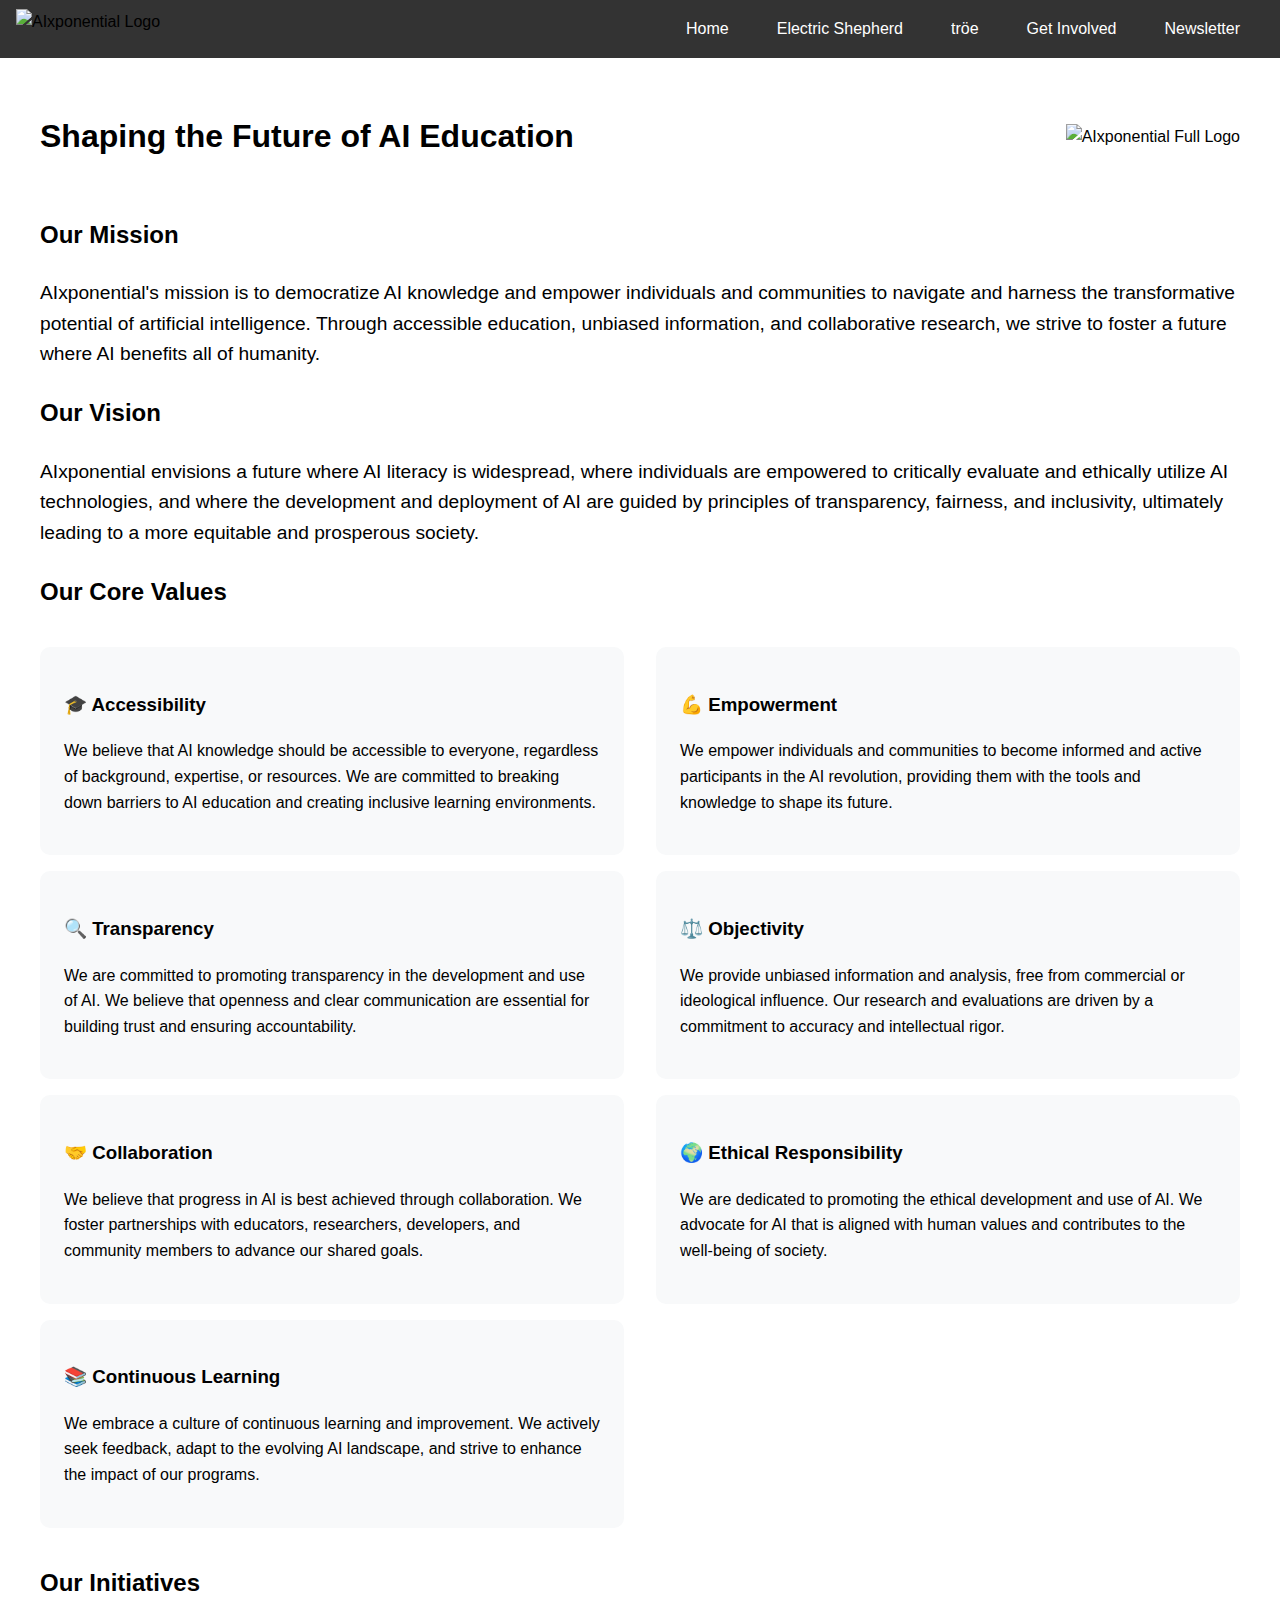
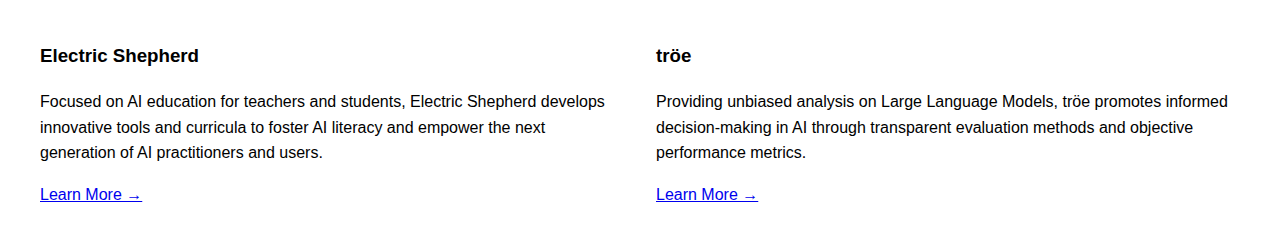
==== index.html @ d189c508 "Create index.html" ====
<!DOCTYPE html>
<html lang="en">
<head>
    <meta charset="UTF-8">
    <meta name="viewport" content="width=device-width, initial-scale=1.0">
    <title>AIxponential: Shaping the Future of AI Education</title>
    <style>
        body {
            font-family: sans-serif;
            margin: 0;
            padding: 0;
            line-height: 1.6;
        }
        .nav-bar {
            background-color: #333;
            padding: 0.5rem 1rem;
            position: sticky;
            top: 0;
            display: flex;
            align-items: center;
            justify-content: space-between;
        }
        .nav-links {
            display: flex;
            align-items: center;
        }
        .nav-bar a {
            color: white;
            text-decoration: none;
            padding: 0.5rem 1rem;
            margin: 0 0.5rem;
        }
        .nav-bar a:hover {
            background-color: #555;
            border-radius: 4px;
        }
        .nav-logo {
            height: 40px;
            width: auto;
        }
        .container {
            max-width: 1200px;
            margin: 0 auto;
            padding: 2rem;
        }
        .header-section {
            display: flex;
            align-items: center;
            justify-content: space-between;
            margin-bottom: 2rem;
        }
        .header-logo {
            max-width: 400px;
            height: auto;
            margin-left: 2rem;
        }
        .mission-text {
            font-size: 1.2rem;
            line-height: 1.6;
            margin: 1.5rem 0;
        }
        .value-card {
            background-color: #f8f9fa;
            padding: 1.5rem;
            border-radius: 10px;
            margin: 1rem 0;
        }
        .grid-2 {
            display: grid;
            grid-template-columns: 1fr 1fr;
            gap: 2rem;
        }
        @media (max-width: 768px) {
            .grid-2 {
                grid-template-columns: 1fr;
            }
            .header-section {
                flex-direction: column;
                text-align: center;
            }
            .header-logo {
                margin: 1rem 0;
                max-width: 300px;
            }
        }
    </style>
</head>
<body>
    <!-- Navigation Bar -->
    <nav class="nav-bar">
        <img src="images/shortLogo.png" alt="AIxponential Logo" class="nav-logo">
        <div class="nav-links">
            <a href="index.html">Home</a>
            <a href="electric_shepherd.html">Electric Shepherd</a>
            <a href="troe.html">tröe</a>
            <a href="get_involved.html">Get Involved</a>
            <a href="newsletter.html">Newsletter</a>
        </div>
    </nav>

    <div class="container">
        <!-- Header with Full Logo -->
        <div class="header-section">
            <h1>Shaping the Future of AI Education</h1>
            <img src="images/fullLogoURL.png" alt="AIxponential Full Logo" class="header-logo">
        </div>

        <!-- Mission Section -->
        <h2>Our Mission</h2>
        <div class="mission-text">
            <p>
                AIxponential's mission is to democratize AI knowledge and empower individuals and communities 
                to navigate and harness the transformative potential of artificial intelligence. Through 
                accessible education, unbiased information, and collaborative research, we strive to foster 
                a future where AI benefits all of humanity.
            </p>
        </div>

        <!-- Vision Section -->
        <h2>Our Vision</h2>
        <div class="mission-text">
            <p>
                AIxponential envisions a future where AI literacy is widespread, where individuals are 
                empowered to critically evaluate and ethically utilize AI technologies, and where the 
                development and deployment of AI are guided by principles of transparency, fairness, 
                and inclusivity, ultimately leading to a more equitable and prosperous society.
            </p>
        </div>

        <!-- Values Section -->
        <h2>Our Core Values</h2>
        <div class="grid-2">
            <div>
                <div class="value-card">
                    <h3>🎓 Accessibility</h3>
                    <p>
                        We believe that AI knowledge should be accessible to everyone, regardless of 
                        background, expertise, or resources. We are committed to breaking down barriers 
                        to AI education and creating inclusive learning environments.
                    </p>
                </div>

                <div class="value-card">
                    <h3>🔍 Transparency</h3>
                    <p>
                        We are committed to promoting transparency in the development and use of AI. 
                        We believe that openness and clear communication are essential for building 
                        trust and ensuring accountability.
                    </p>
                </div>

                <div class="value-card">
                    <h3>🤝 Collaboration</h3>
                    <p>
                        We believe that progress in AI is best achieved through collaboration. We foster 
                        partnerships with educators, researchers, developers, and community members to 
                        advance our shared goals.
                    </p>
                </div>

                <div class="value-card">
                    <h3>📚 Continuous Learning</h3>
                    <p>
                        We embrace a culture of continuous learning and improvement. We actively seek 
                        feedback, adapt to the evolving AI landscape, and strive to enhance the impact 
                        of our programs.
                    </p>
                </div>
            </div>

            <div>
                <div class="value-card">
                    <h3>💪 Empowerment</h3>
                    <p>
                        We empower individuals and communities to become informed and active participants 
                        in the AI revolution, providing them with the tools and knowledge to shape its future.
                    </p>
                </div>

                <div class="value-card">
                    <h3>⚖️ Objectivity</h3>
                    <p>
                        We provide unbiased information and analysis, free from commercial or ideological 
                        influence. Our research and evaluations are driven by a commitment to accuracy 
                        and intellectual rigor.
                    </p>
                </div>

                <div class="value-card">
                    <h3>🌍 Ethical Responsibility</h3>
                    <p>
                        We are dedicated to promoting the ethical development and use of AI. We advocate 
                        for AI that is aligned with human values and contributes to the well-being of society.
                    </p>
                </div>
            </div>
        </div>

        <!-- Our Initiatives -->
        <h2>Our Initiatives</h2>
        <div class="grid-2">
            <div>
                <h3>Electric Shepherd</h3>
                <p>
                    Focused on AI education for teachers and students, Electric Shepherd develops 
                    innovative tools and curricula to foster AI literacy and empower the next 
                    generation of AI practitioners and users.
                </p>
                <a href="electric_shepherd.html">Learn More →</a>
            </div>

            <div>
                <h3>tröe</h3>
                <p>
                    Providing unbiased analysis on Large Language Models, tröe promotes informed 
                    decision-making in AI through transparent evaluation methods and objective 
                    performance metrics.
                </p>
                <a href="troe.html">Learn More →</a>
            </div>
        </div>
    </div>
</body>
</html>
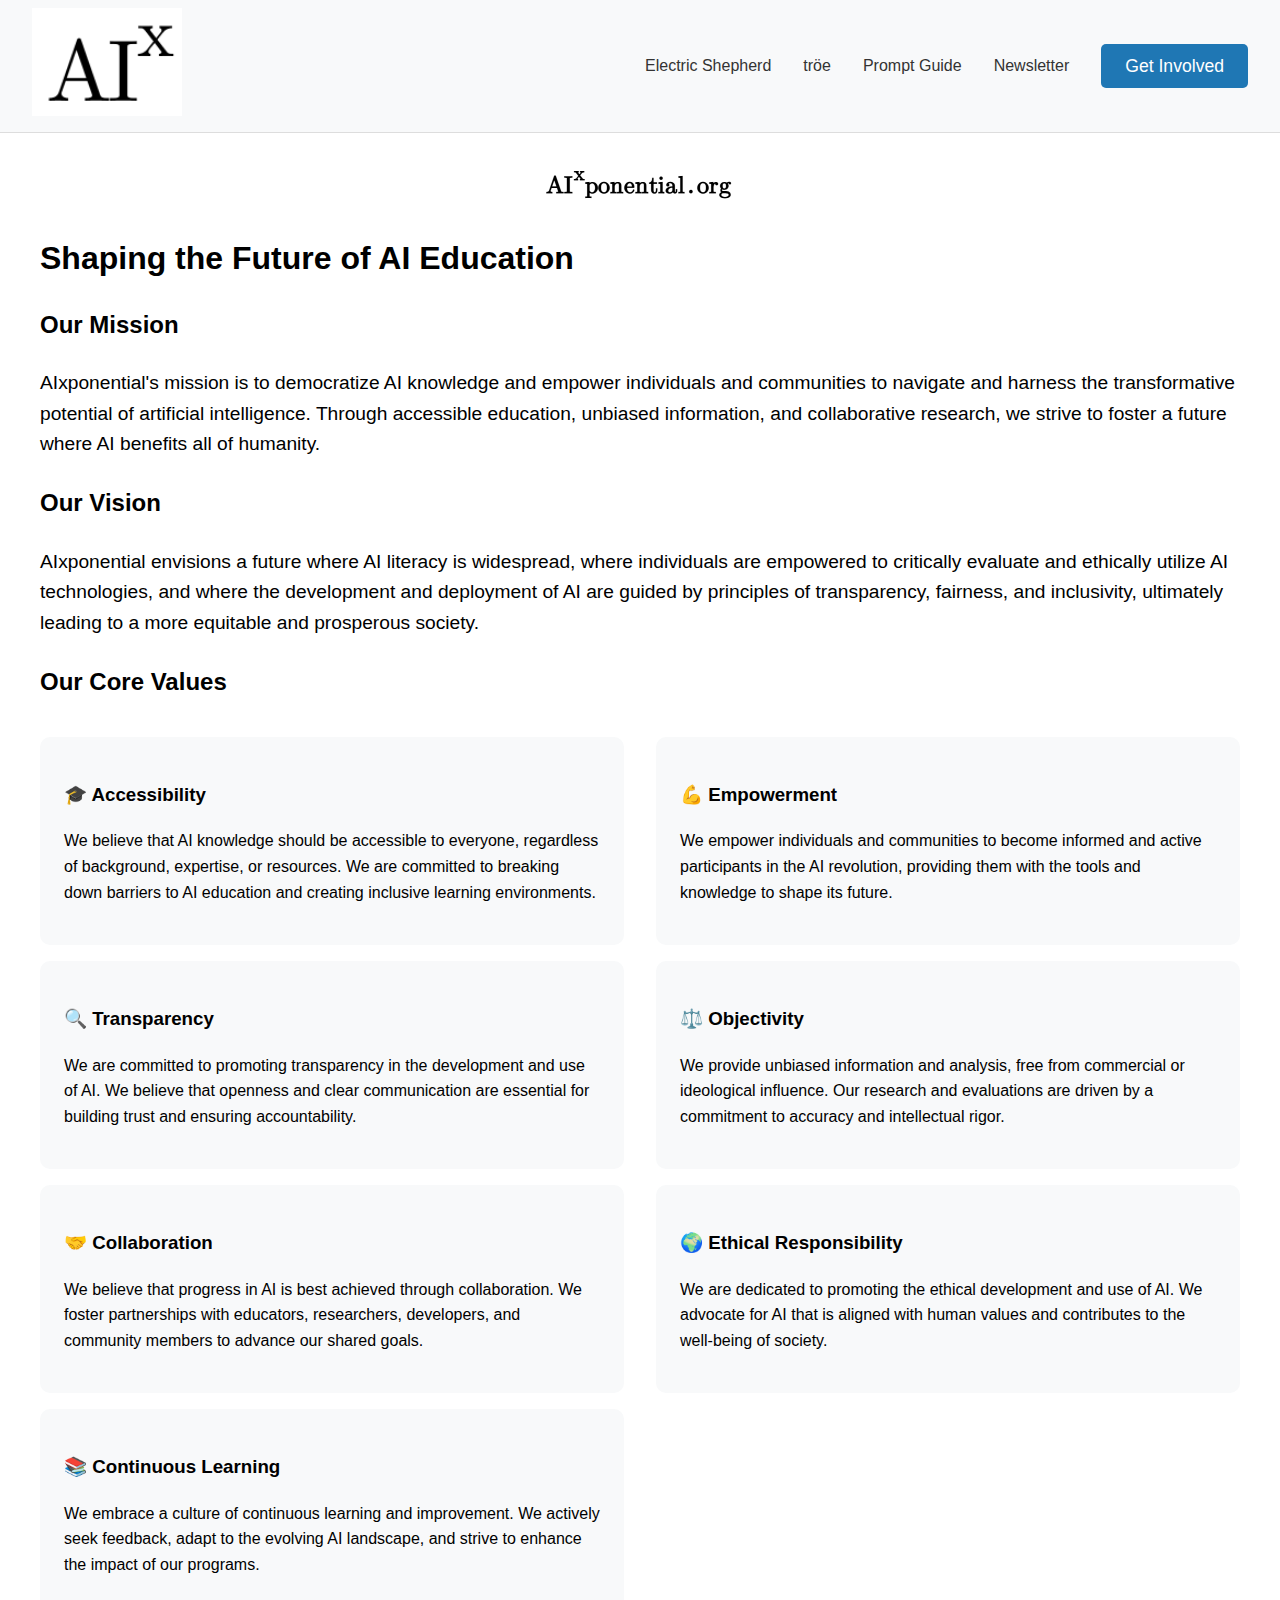
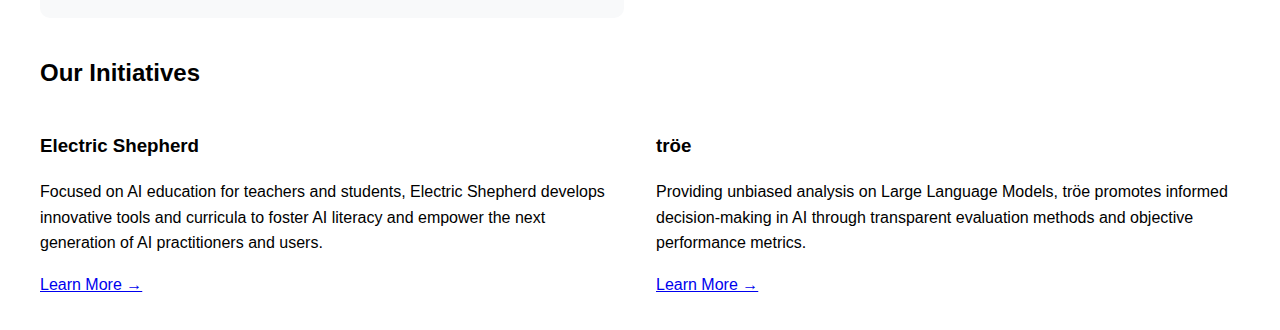
==== commit 17001a51: "Updated look and feel and made consistent" ====
--- a/index.html
+++ b/index.html
@@ -11,32 +11,33 @@
             padding: 0;
             line-height: 1.6;
         }
+        .logo {
+            max-width: 400px;
+            height: auto;
+            margin: 0 auto 2rem auto;
+            display: block;
+        }
         .nav-bar {
-            background-color: #333;
-            padding: 0.5rem 1rem;
-            position: sticky;
-            top: 0;
-            display: flex;
-            align-items: center;
-            justify-content: space-between;
+            background-color: #f8f9fa;
+            padding: 1rem;
+            margin-bottom: 2rem;
+            border-bottom: 1px solid #ddd;
         }
         .nav-links {
-            display: flex;
-            align-items: center;
-        }
-        .nav-bar a {
-            color: white;
+            list-style: none;
+            padding: 0;
+            margin: 0;
+            display: flex;
+            justify-content: center;
+            gap: 2rem;
+        }
+        .nav-links a {
             text-decoration: none;
-            padding: 0.5rem 1rem;
-            margin: 0 0.5rem;
-        }
-        .nav-bar a:hover {
-            background-color: #555;
-            border-radius: 4px;
-        }
-        .nav-logo {
-            height: 40px;
-            width: auto;
+            color: #333;
+            font-weight: 500;
+        }
+        .nav-links a:hover {
+            color: #1f77b4;
         }
         .container {
             max-width: 1200px;
@@ -83,27 +84,74 @@
                 max-width: 300px;
             }
         }
+        .top-nav {
+            background-color: #f8f9fa;
+            padding: 0.5rem 2rem;
+            border-bottom: 1px solid #ddd;
+            display: flex;
+            justify-content: space-between;
+            align-items: center;
+        }
+        .short-logo {
+            width: 150px;  /* 50% larger than original */
+            height: auto;
+        }
+        .top-nav-links {
+            list-style: none;
+            padding: 0;
+            margin: 0;
+            display: flex;
+            gap: 2rem;
+            align-items: center;
+        }
+        .top-nav-links a {
+            text-decoration: none;
+            color: #333;
+            font-weight: 500;
+        }
+        .top-nav-links a:hover {
+            color: #1f77b4;
+        }
+        .cta-button {
+            background-color: #1f77b4;
+            color: white !important;
+            padding: 0.75rem 1.5rem;
+            border-radius: 5px;
+            font-size: 1.1rem;
+            font-weight: bold;
+            text-decoration: none;
+            transition: background-color 0.3s;
+        }
+        .cta-button:hover {
+            background-color: #145c8e;
+            color: white !important;
+        }
+        .main-content {
+            padding-top: 2rem;
+        }
     </style>
 </head>
 <body>
-    <!-- Navigation Bar -->
-    <nav class="nav-bar">
-        <img src="images/shortLogo.png" alt="AIxponential Logo" class="nav-logo">
-        <div class="nav-links">
-            <a href="index.html">Home</a>
-            <a href="electric_shepherd.html">Electric Shepherd</a>
-            <a href="troe.html">tröe</a>
-            <a href="get_involved.html">Get Involved</a>
-            <a href="newsletter.html">Newsletter</a>
-        </div>
+    <!-- Top Navigation -->
+    <nav class="top-nav">
+        <a href="index.html">
+            <img src="images/shortLogo.png" alt="AIxponential Logo" class="short-logo">
+        </a>
+        <ul class="top-nav-links">
+            <li><a href="electric_shepherd.html">Electric Shepherd</a></li>
+            <li><a href="troe.html">tröe</a></li>
+            <li><a href="prompt_guide_intro.html">Prompt Guide</a></li>
+            <li><a href="newsletter.html">Newsletter</a></li>
+            <li><a href="get_involved.html" class="cta-button">Get Involved</a></li>
+        </ul>
     </nav>
 
-    <div class="container">
-        <!-- Header with Full Logo -->
-        <div class="header-section">
-            <h1>Shaping the Future of AI Education</h1>
-            <img src="images/fullLogoURL.png" alt="AIxponential Full Logo" class="header-logo">
-        </div>
+    <div class="container main-content">
+        <!-- Main Logo -->
+        <img src="images/fullLogoURL.png" alt="AIxponential Logo" class="logo">
+        
+        <!-- Rest of content -->
+        <h1>Shaping the Future of AI Education</h1>
 
         <!-- Mission Section -->
         <h2>Our Mission</h2>
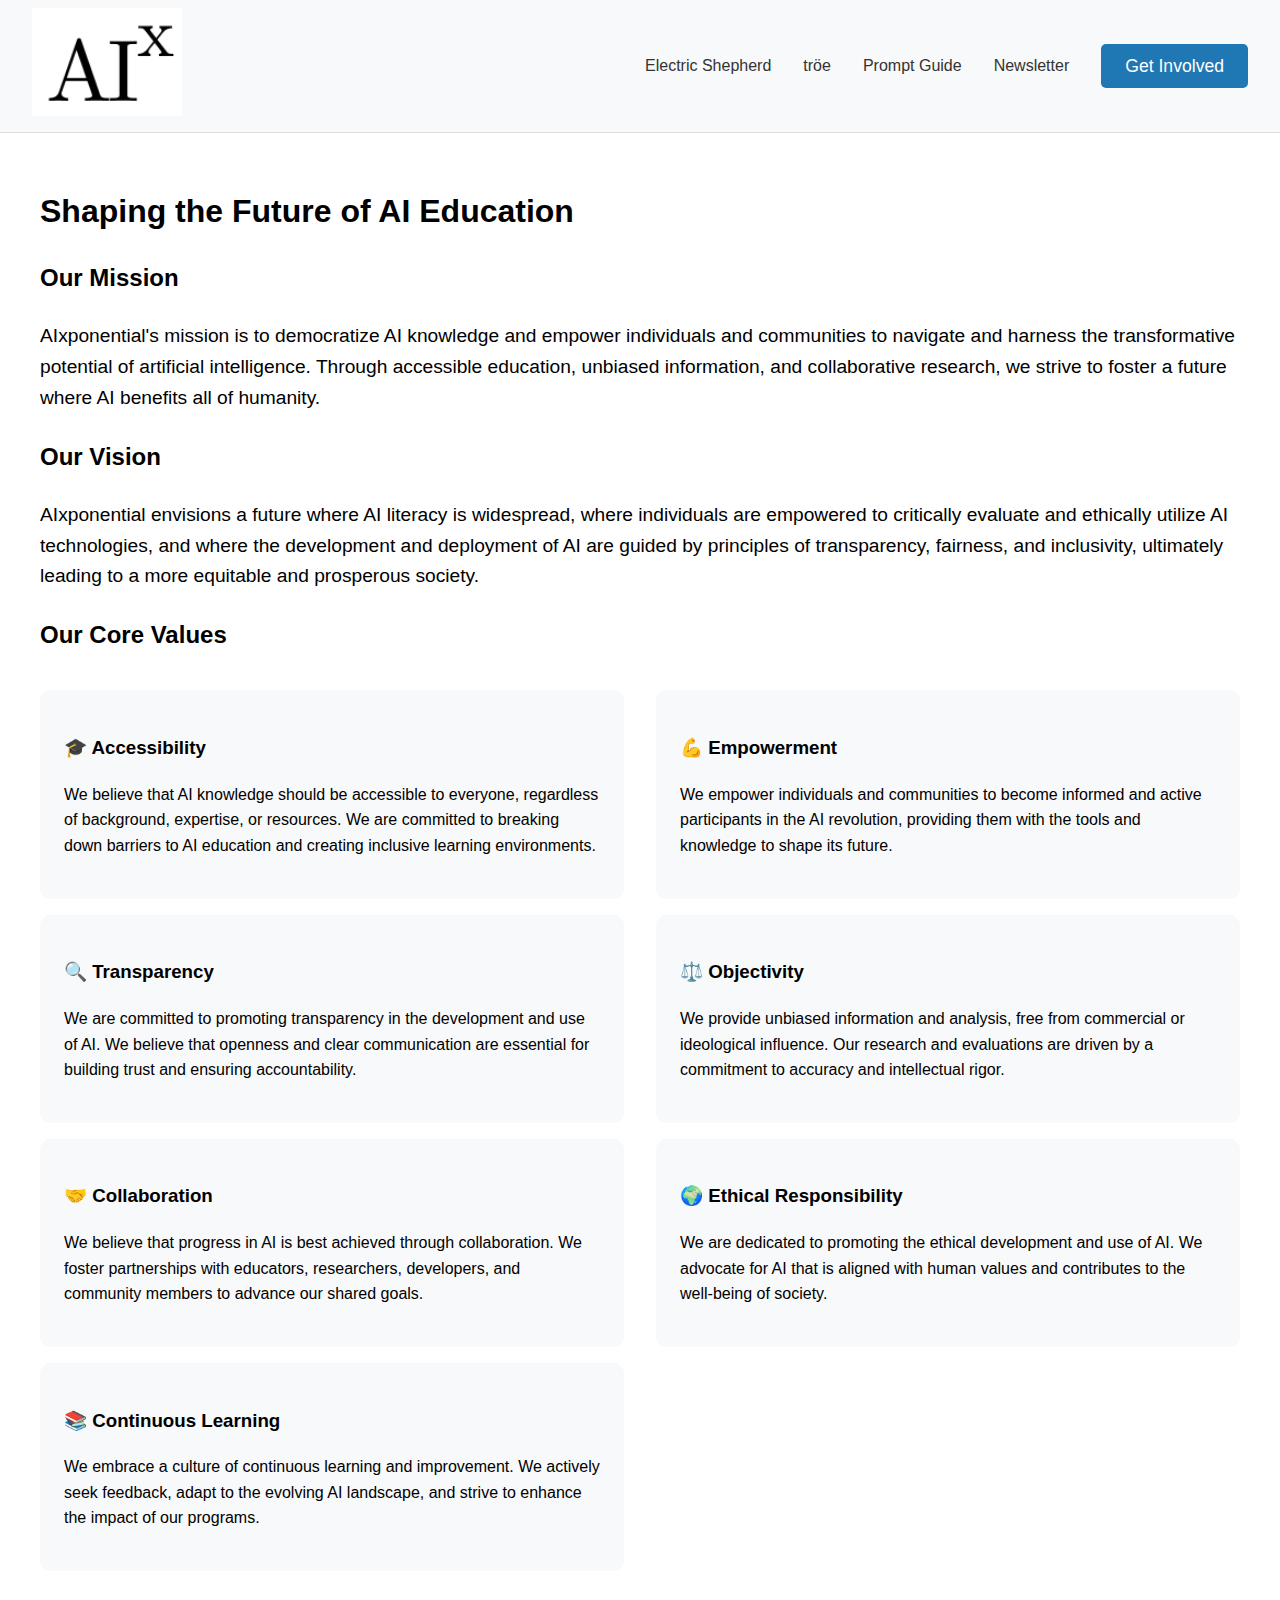
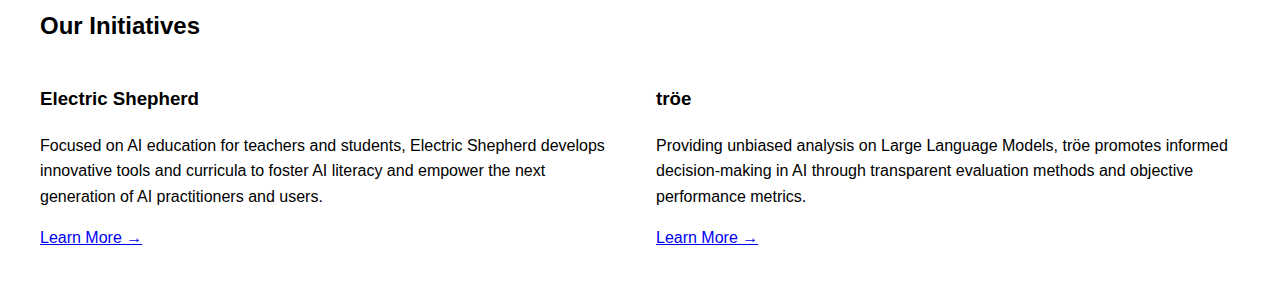
==== commit 3acf2f99: "Updates and content changes.  Improved consistency of the pages and added breadcrumb to help navigat" ====
--- a/index.html
+++ b/index.html
@@ -147,8 +147,6 @@
     </nav>
 
     <div class="container main-content">
-        <!-- Main Logo -->
-        <img src="images/fullLogoURL.png" alt="AIxponential Logo" class="logo">
         
         <!-- Rest of content -->
         <h1>Shaping the Future of AI Education</h1>
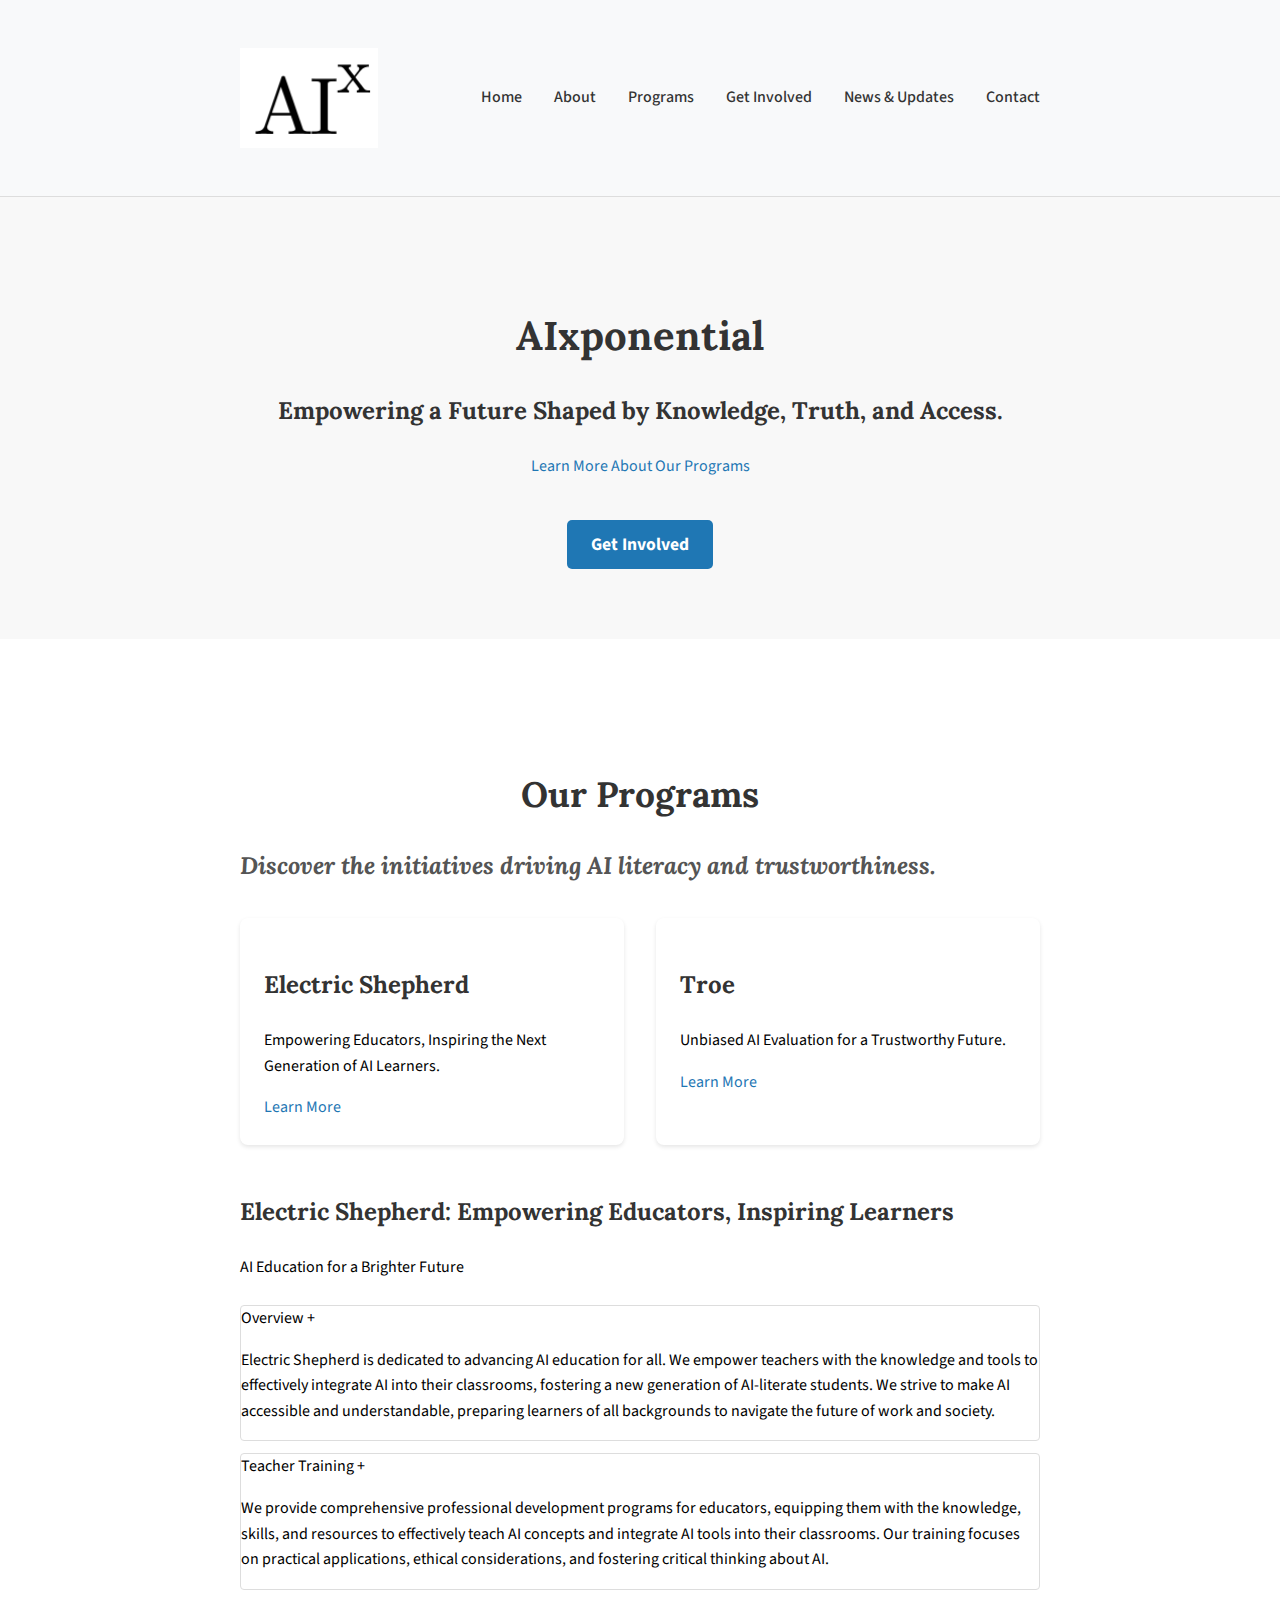
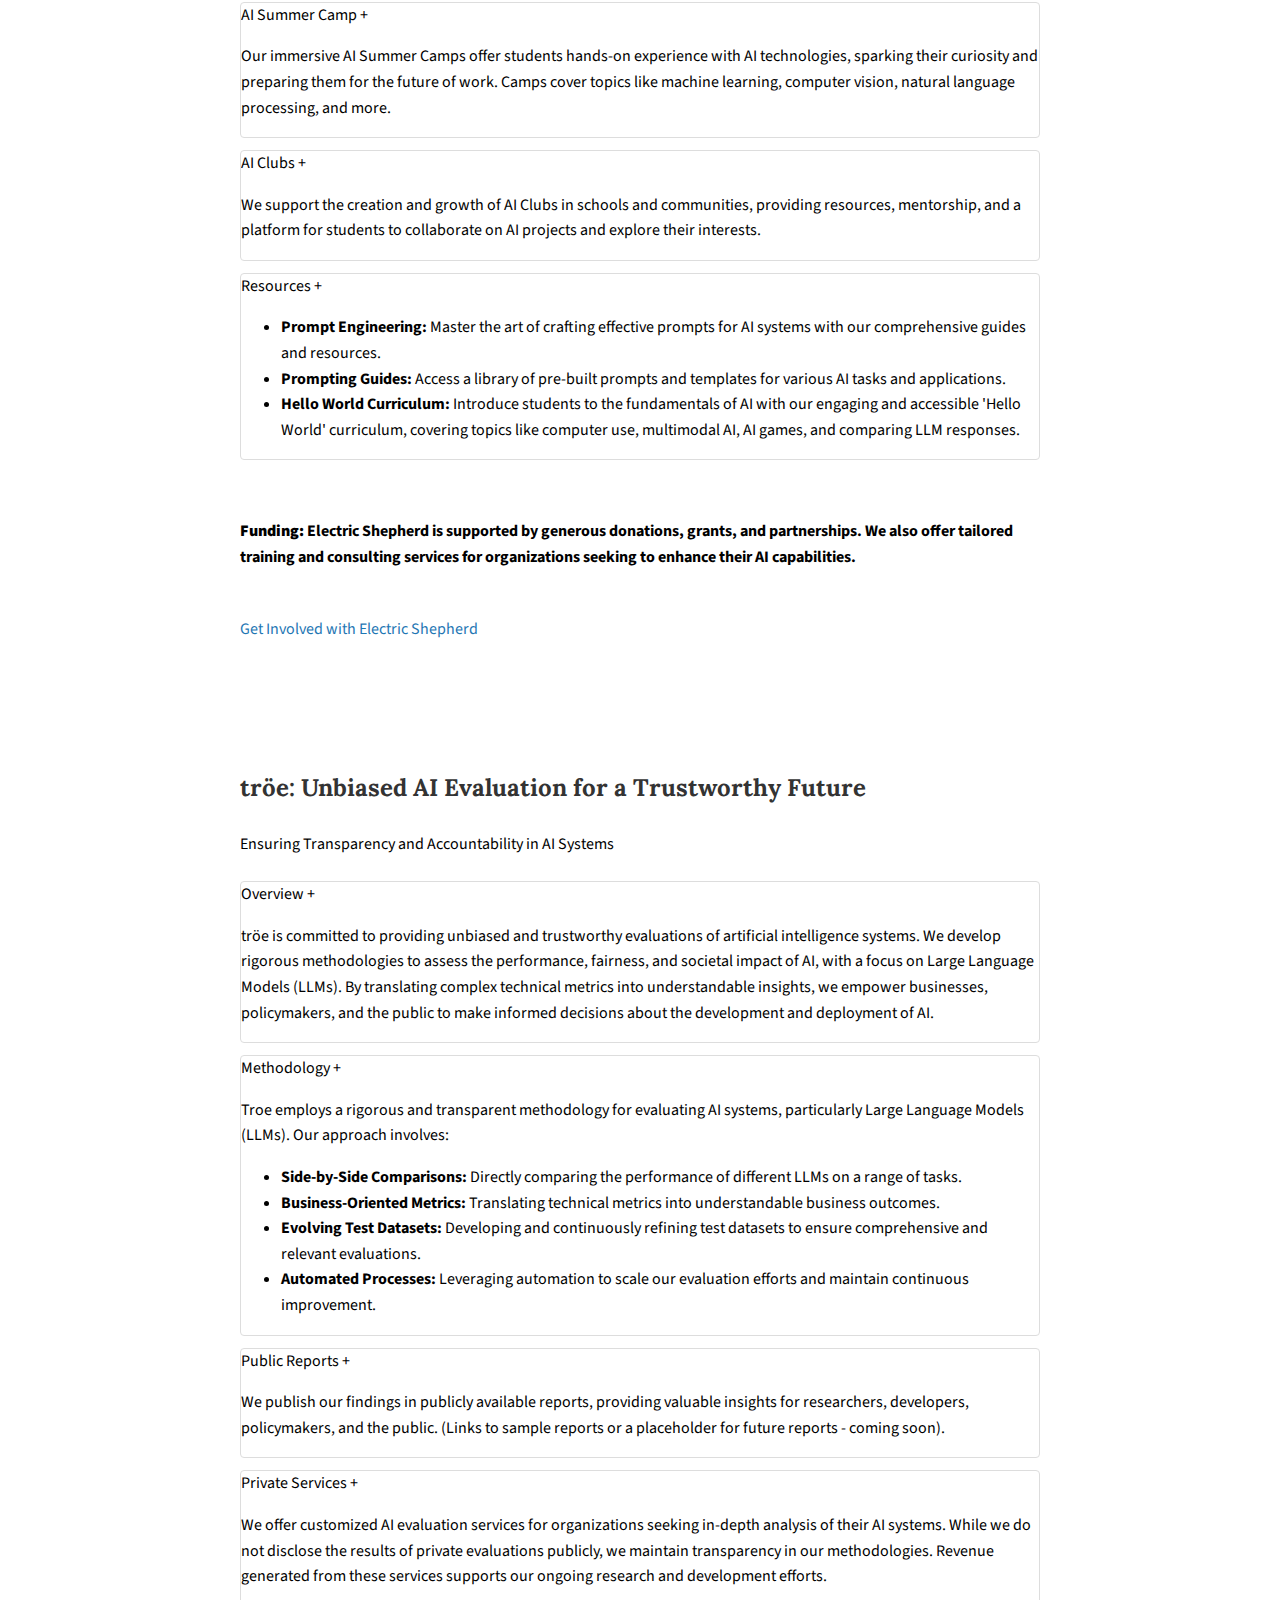
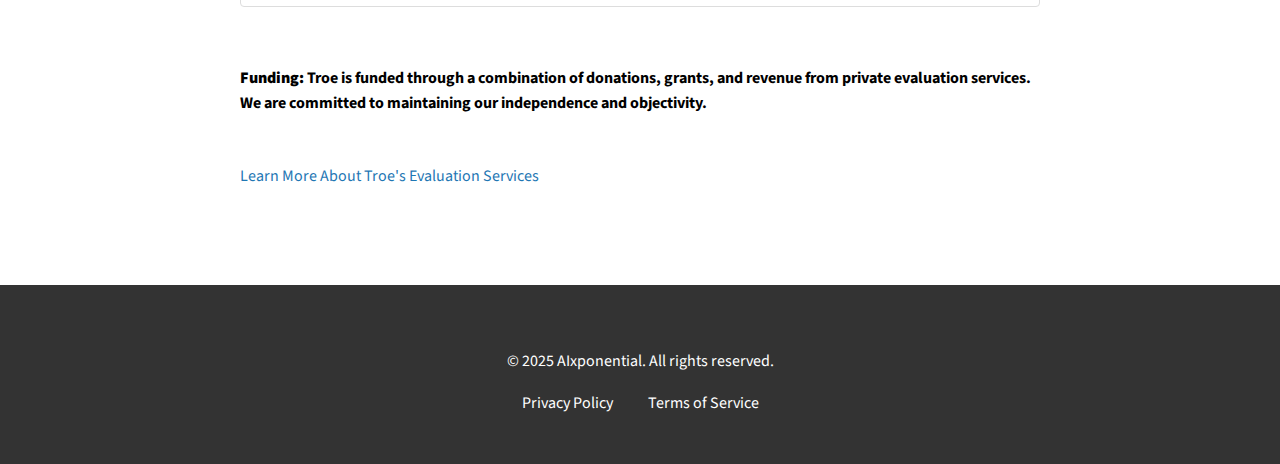
==== commit 2c37289e: "Latest version of website" ====
--- a/index.html
+++ b/index.html
@@ -3,268 +3,186 @@
 <head>
     <meta charset="UTF-8">
     <meta name="viewport" content="width=device-width, initial-scale=1.0">
-    <title>AIxponential: Shaping the Future of AI Education</title>
-    <style>
-        body {
-            font-family: sans-serif;
-            margin: 0;
-            padding: 0;
-            line-height: 1.6;
-        }
-        .logo {
-            max-width: 400px;
-            height: auto;
-            margin: 0 auto 2rem auto;
-            display: block;
-        }
-        .nav-bar {
-            background-color: #f8f9fa;
-            padding: 1rem;
-            margin-bottom: 2rem;
-            border-bottom: 1px solid #ddd;
-        }
-        .nav-links {
-            list-style: none;
-            padding: 0;
-            margin: 0;
-            display: flex;
-            justify-content: center;
-            gap: 2rem;
-        }
-        .nav-links a {
-            text-decoration: none;
-            color: #333;
-            font-weight: 500;
-        }
-        .nav-links a:hover {
-            color: #1f77b4;
-        }
-        .container {
-            max-width: 1200px;
-            margin: 0 auto;
-            padding: 2rem;
-        }
-        .header-section {
-            display: flex;
-            align-items: center;
-            justify-content: space-between;
-            margin-bottom: 2rem;
-        }
-        .header-logo {
-            max-width: 400px;
-            height: auto;
-            margin-left: 2rem;
-        }
-        .mission-text {
-            font-size: 1.2rem;
-            line-height: 1.6;
-            margin: 1.5rem 0;
-        }
-        .value-card {
-            background-color: #f8f9fa;
-            padding: 1.5rem;
-            border-radius: 10px;
-            margin: 1rem 0;
-        }
-        .grid-2 {
-            display: grid;
-            grid-template-columns: 1fr 1fr;
-            gap: 2rem;
-        }
-        @media (max-width: 768px) {
-            .grid-2 {
-                grid-template-columns: 1fr;
-            }
-            .header-section {
-                flex-direction: column;
-                text-align: center;
-            }
-            .header-logo {
-                margin: 1rem 0;
-                max-width: 300px;
-            }
-        }
-        .top-nav {
-            background-color: #f8f9fa;
-            padding: 0.5rem 2rem;
-            border-bottom: 1px solid #ddd;
-            display: flex;
-            justify-content: space-between;
-            align-items: center;
-        }
-        .short-logo {
-            width: 150px;  /* 50% larger than original */
-            height: auto;
-        }
-        .top-nav-links {
-            list-style: none;
-            padding: 0;
-            margin: 0;
-            display: flex;
-            gap: 2rem;
-            align-items: center;
-        }
-        .top-nav-links a {
-            text-decoration: none;
-            color: #333;
-            font-weight: 500;
-        }
-        .top-nav-links a:hover {
-            color: #1f77b4;
-        }
-        .cta-button {
-            background-color: #1f77b4;
-            color: white !important;
-            padding: 0.75rem 1.5rem;
-            border-radius: 5px;
-            font-size: 1.1rem;
-            font-weight: bold;
-            text-decoration: none;
-            transition: background-color 0.3s;
-        }
-        .cta-button:hover {
-            background-color: #145c8e;
-            color: white !important;
-        }
-        .main-content {
-            padding-top: 2rem;
-        }
-    </style>
+    <title>AIxponential</title>
+    <link rel="preconnect" href="https://fonts.googleapis.com">
+    <link rel="preconnect" href="https://fonts.gstatic.com" crossorigin>
+    <link href="https://fonts.googleapis.com/css2?family=Source+Sans+3:wght@400;600;700&family=Lora:ital,wght@0,400;0,700;1,400&display=swap" rel="stylesheet">
+    <link rel="stylesheet" href="style.css">
 </head>
 <body>
-    <!-- Top Navigation -->
-    <nav class="top-nav">
-        <a href="index.html">
-            <img src="images/shortLogo.png" alt="AIxponential Logo" class="short-logo">
-        </a>
-        <ul class="top-nav-links">
-            <li><a href="electric_shepherd.html">Electric Shepherd</a></li>
-            <li><a href="troe.html">tröe</a></li>
-            <li><a href="prompt_guide_intro.html">Prompt Guide</a></li>
-            <li><a href="newsletter.html">Newsletter</a></li>
-            <li><a href="get_involved.html" class="cta-button">Get Involved</a></li>
-        </ul>
-    </nav>
 
-    <div class="container main-content">
-        
-        <!-- Rest of content -->
-        <h1>Shaping the Future of AI Education</h1>
+    <header>
+        <div class="container">
+            <nav>
+                <img src="images/shortLogo.png" alt="AIxponential Logo" style="height: 100px; float: left; margin-right: 20px;">
+                <ul>
+                    <li><a href="/">Home</a></li>
+                    <li><a href="about.html">About</a></li>
+                    <li><a href="#programs">Programs</a></li>
+                    <li><a href="get-involved.html">Get Involved</a></li>
+                    <li><a href="get-involved.html#news">News & Updates</a></li>
+                    <li><a href="get-involved.html#contact">Contact</a></li>
+                </ul>
+            </nav>
+        </div>
+    </header>
 
-        <!-- Mission Section -->
-        <h2>Our Mission</h2>
-        <div class="mission-text">
-            <p>
-                AIxponential's mission is to democratize AI knowledge and empower individuals and communities 
-                to navigate and harness the transformative potential of artificial intelligence. Through 
-                accessible education, unbiased information, and collaborative research, we strive to foster 
-                a future where AI benefits all of humanity.
-            </p>
+    <section class="hero">
+        <div class="container">
+            <h1>AIxponential</h1>
+            <h3>Empowering a Future Shaped by Knowledge, Truth, and Access.</h3>
+            <a href="#programs" class="button">Learn More About Our Programs</a>
+            <br><br><br>
+            <a href="get-involved.html" class="cta-button">Get Involved</a>
         </div>
+    </section>
 
-        <!-- Vision Section -->
-        <h2>Our Vision</h2>
-        <div class="mission-text">
-            <p>
-                AIxponential envisions a future where AI literacy is widespread, where individuals are 
-                empowered to critically evaluate and ethically utilize AI technologies, and where the 
-                development and deployment of AI are guided by principles of transparency, fairness, 
-                and inclusivity, ultimately leading to a more equitable and prosperous society.
-            </p>
-        </div>
+    <section id="programs" style="margin-top: 1em;">
+        <div class="container">
+            <h2 class="section-title">Our Programs</h2>
+            <h3 style="font-style: italic; color: #555;">Discover the initiatives driving AI literacy and trustworthiness.</h3>
 
-        <!-- Values Section -->
-        <h2>Our Core Values</h2>
-        <div class="grid-2">
-            <div>
-                <div class="value-card">
-                    <h3>🎓 Accessibility</h3>
-                    <p>
-                        We believe that AI knowledge should be accessible to everyone, regardless of 
-                        background, expertise, or resources. We are committed to breaking down barriers 
-                        to AI education and creating inclusive learning environments.
-                    </p>
+            <div class="two-column" style="margin-top: 2em;">
+                <div class="program-card">
+                    <!--<img src="placeholder-image-es.jpg" alt="Electric Shepherd">-->
+                    <h3>Electric Shepherd</h3>
+                    <p>Empowering Educators, Inspiring the Next Generation of AI Learners.</p>
+                    <a href="#electric-shepherd-detail" class="button">Learn More</a>
                 </div>
 
-                <div class="value-card">
-                    <h3>🔍 Transparency</h3>
-                    <p>
-                        We are committed to promoting transparency in the development and use of AI. 
-                        We believe that openness and clear communication are essential for building 
-                        trust and ensuring accountability.
-                    </p>
-                </div>
-
-                <div class="value-card">
-                    <h3>🤝 Collaboration</h3>
-                    <p>
-                        We believe that progress in AI is best achieved through collaboration. We foster 
-                        partnerships with educators, researchers, developers, and community members to 
-                        advance our shared goals.
-                    </p>
-                </div>
-
-                <div class="value-card">
-                    <h3>📚 Continuous Learning</h3>
-                    <p>
-                        We embrace a culture of continuous learning and improvement. We actively seek 
-                        feedback, adapt to the evolving AI landscape, and strive to enhance the impact 
-                        of our programs.
-                    </p>
+                <div class="program-card">
+                    <!--<img src="placeholder-image-troe.jpg" alt="Troe">-->
+                    <h3>Troe</h3>
+                    <p>Unbiased AI Evaluation for a Trustworthy Future.</p>
+                    <a href="#troe-detail" class="button">Learn More</a>
                 </div>
             </div>
 
-            <div>
-                <div class="value-card">
-                    <h3>💪 Empowerment</h3>
-                    <p>
-                        We empower individuals and communities to become informed and active participants 
-                        in the AI revolution, providing them with the tools and knowledge to shape its future.
-                    </p>
+            <div id="electric-shepherd-detail">
+              <h3>Electric Shepherd: Empowering Educators, Inspiring Learners</h3>
+              <p>AI Education for a Brighter Future</p>
+
+              <div class="accordion">
+                <div class="accordion-item">
+                    <div class="accordion-header">Overview <span class="accordion-icon">+</span></div>
+                    <div class="accordion-content">
+                         <p>Electric Shepherd is dedicated to advancing AI education for all. We empower teachers with the knowledge and tools to effectively integrate AI into their classrooms, fostering a new generation of AI-literate students.  We strive to make AI accessible and understandable, preparing learners of all backgrounds to navigate the future of work and society.</p>
+                    </div>
                 </div>
 
-                <div class="value-card">
-                    <h3>⚖️ Objectivity</h3>
-                    <p>
-                        We provide unbiased information and analysis, free from commercial or ideological 
-                        influence. Our research and evaluations are driven by a commitment to accuracy 
-                        and intellectual rigor.
-                    </p>
+                  <div class="accordion-item">
+                      <div class="accordion-header">Teacher Training  <span class="accordion-icon">+</span></div>
+                      <div class="accordion-content">
+                          <p>We provide comprehensive professional development programs for educators, equipping them with the knowledge, skills, and resources to effectively teach AI concepts and integrate AI tools into their classrooms. Our training focuses on practical applications, ethical considerations, and fostering critical thinking about AI.</p>
+                      </div>
+                  </div>
+                  <div class="accordion-item">
+                      <div class="accordion-header">AI Summer Camp <span class="accordion-icon">+</span></div>
+                      <div class="accordion-content">
+                          <p>Our immersive AI Summer Camps offer students hands-on experience with AI technologies, sparking their curiosity and preparing them for the future of work. Camps cover topics like machine learning, computer vision, natural language processing, and more.</p>
+                      </div>
+                  </div>
+                  <div class="accordion-item">
+                      <div class="accordion-header">AI Clubs <span class="accordion-icon">+</span></div>
+                      <div class="accordion-content">
+                        <p>We support the creation and growth of AI Clubs in schools and communities, providing resources, mentorship, and a platform for students to collaborate on AI projects and explore their interests.</p>
+                      </div>
+                  </div>
+                    <div class="accordion-item">
+                        <div class="accordion-header">Resources <span class="accordion-icon">+</span></div>
+                        <div class="accordion-content">
+                          <ul>
+                              <li><strong>Prompt Engineering:</strong> Master the art of crafting effective prompts for AI systems with our comprehensive guides and resources.</li>
+                              <li><strong>Prompting Guides:</strong> Access a library of pre-built prompts and templates for various AI tasks and applications.</li>
+                              <li><strong>Hello World Curriculum:</strong> Introduce students to the fundamentals of AI with our engaging and accessible 'Hello World' curriculum, covering topics like computer use, multimodal AI, AI games, and comparing LLM responses.</li>
+                           </ul>
+                        </div>
+                    </div>
                 </div>
+                <br>
+                <h4><strong>Funding:</strong> Electric Shepherd is supported by generous donations, grants, and partnerships. We also offer tailored training and consulting services for organizations seeking to enhance their AI capabilities.</h4>
+                <br>
+               <a href="get-involved.html" class="button">Get Involved with Electric Shepherd</a>
+            </div>
+            <br><br><br><br>
+            <div id="troe-detail">
+                <h3>tröe: Unbiased AI Evaluation for a Trustworthy Future</h3>
+                 <p>Ensuring Transparency and Accountability in AI Systems</p>
 
-                <div class="value-card">
-                    <h3>🌍 Ethical Responsibility</h3>
-                    <p>
-                        We are dedicated to promoting the ethical development and use of AI. We advocate 
-                        for AI that is aligned with human values and contributes to the well-being of society.
-                    </p>
-                </div>
-            </div>
-        </div>
+                 <div class="accordion">
+                    <div class="accordion-item">
+                      <div class="accordion-header">Overview <span class="accordion-icon">+</span></div>
+                      <div class="accordion-content">
+                        <p>tröe is committed to providing unbiased and trustworthy evaluations of artificial intelligence systems. We develop rigorous methodologies to assess the performance, fairness, and societal impact of AI, with a focus on Large Language Models (LLMs). By translating complex technical metrics into understandable insights, we empower businesses, policymakers, and the public to make informed decisions about the development and deployment of AI.</p>
+                      </div>
+                    </div>
 
-        <!-- Our Initiatives -->
-        <h2>Our Initiatives</h2>
-        <div class="grid-2">
-            <div>
-                <h3>Electric Shepherd</h3>
-                <p>
-                    Focused on AI education for teachers and students, Electric Shepherd develops 
-                    innovative tools and curricula to foster AI literacy and empower the next 
-                    generation of AI practitioners and users.
-                </p>
-                <a href="electric_shepherd.html">Learn More →</a>
-            </div>
-
-            <div>
-                <h3>tröe</h3>
-                <p>
-                    Providing unbiased analysis on Large Language Models, tröe promotes informed 
-                    decision-making in AI through transparent evaluation methods and objective 
-                    performance metrics.
-                </p>
-                <a href="troe.html">Learn More →</a>
-            </div>
-        </div>
-    </div>
-</body>
-</html>
+                     <div class="accordion-item">
+                        <div class="accordion-header">Methodology <span class="accordion-icon">+</span></div>
+                        <div class="accordion-content">
+                           <p>Troe employs a rigorous and transparent methodology for evaluating AI systems, particularly Large Language Models (LLMs). Our approach involves:</p>
+                             <ul>
+                                 <li><strong>Side-by-Side Comparisons:</strong> Directly comparing the performance of different LLMs on a range of tasks.</li>
+                                 <li><strong>Business-Oriented Metrics:</strong> Translating technical metrics into understandable business outcomes.</li>
+                                 <li><strong>Evolving Test Datasets:</strong> Developing and continuously refining test datasets to ensure comprehensive and relevant evaluations.</li>
+                                 <li><strong>Automated Processes:</strong> Leveraging automation to scale our evaluation efforts and maintain continuous improvement.</li>
+                                </ul>
+                           </div>
+                        </div>
+   
+                       <div class="accordion-item">
+                          <div class="accordion-header">Public Reports <span class="accordion-icon">+</span></div>
+                          <div class="accordion-content">
+                              <p>We publish our findings in publicly available reports, providing valuable insights for researchers, developers, policymakers, and the public.  (Links to sample reports or a placeholder for future reports - coming soon).</p>
+                          </div>
+                       </div>
+                       <div class="accordion-item">
+                           <div class="accordion-header">Private Services <span class="accordion-icon">+</span></div>
+                           <div class="accordion-content">
+                              <p>We offer customized AI evaluation services for organizations seeking in-depth analysis of their AI systems. While we do not disclose the results of private evaluations publicly, we maintain transparency in our methodologies. Revenue generated from these services supports our ongoing research and development efforts.</p>
+                           </div>
+                        </div>
+                   </div>
+                   <br>
+                    <h4><strong>Funding:</strong> Troe is funded through a combination of donations, grants, and revenue from private evaluation services. We are committed to maintaining our independence and objectivity.</h4>
+                     <br>
+                
+                   <a href="troe.html" class="button">Learn More About Troe's Evaluation Services</a>
+               </div>
+           </div>
+       </section>
+   
+       
+   
+       <footer>
+           <div class="container">
+               <p>&copy; 2025 AIxponential. All rights reserved.</p>
+               <div class="footer-links">
+                  <a href="#">Privacy Policy</a>
+                  <a href="#">Terms of Service</a>
+               </div>
+           </div>
+       </footer>
+     <script>
+     // Accordion functionality
+     document.addEventListener('DOMContentLoaded', function() {
+       const accordionHeaders = document.querySelectorAll('.accordion-header');
+   
+       accordionHeaders.forEach(header => {
+         header.addEventListener('click', function() {
+           const item = this.parentElement;
+           item.classList.toggle('active');
+   
+           // Close other open accordion items
+           accordionHeaders.forEach(otherHeader => {
+             if (otherHeader !== header) {
+               otherHeader.parentElement.classList.remove('active');
+             }
+           });
+         });
+       });
+     });
+     </script>
+   
+   </body>
+   </html>
--- a/style.css
+++ b/style.css
@@ -0,0 +1,236 @@
+/* General Styles */
+body {
+    font-family: 'Source Sans 3', sans-serif;
+    margin: 0;
+    padding: 0;
+    line-height: 1.6;
+}
+
+.container {
+    max-width: 800px;
+    margin: 0 auto;
+    padding: 2rem;
+}
+
+/* Typography */
+h1, h2, h3 {
+    font-family: 'Lora', serif;
+    color: #333;
+}
+
+h1 {
+    font-size: 2.5rem;
+    margin-bottom: 1.5rem;
+}
+
+h2 {
+    font-size: 2rem;
+    margin-top: 2rem;
+    margin-bottom: 1rem;
+}
+
+h3 {
+    font-size: 1.5rem;
+    margin-top: 1.5rem;
+    color: #333;
+}
+
+a {
+    color: #1f77b4;
+    text-decoration: none;
+}
+
+a:hover {
+    text-decoration: underline;
+}
+
+/* Header Styles */
+header {
+    background-color: #f8f9fa;
+    padding: 1rem 0;
+    border-bottom: 1px solid #ddd;
+}
+
+header nav {
+    display: flex;
+    justify-content: space-between;
+    align-items: center;
+}
+
+header ul {
+    list-style: none;
+    padding: 0;
+    margin: 0;
+    display: flex;
+    gap: 2rem;
+    align-items: center;
+}
+
+header li a {
+    text-decoration: none;
+    color: #333;
+    font-weight: 500;
+}
+
+header li a:hover {
+    color: #1f77b4;
+}
+
+.short-logo {
+    width: 150px;
+    height: auto;
+}
+
+.cta-button {
+    background-color: #1f77b4;
+    color: white !important;
+    padding: 0.75rem 1.5rem;
+    border-radius: 5px;
+    font-size: 1.1rem;
+    font-weight: bold;
+    text-decoration: none;
+    transition: background-color 0.3s;
+}
+
+.cta-button:hover {
+    background-color: #145c8e;
+}
+
+/* Hero Section */
+.hero {
+    background-color: #f8f8f8;
+    padding: 3em 0;
+    text-align: center;
+    margin-bottom: 2em; /* Added margin */
+}
+
+/* Section Styles */
+section {
+    padding: 2em 0; /* Increased padding */
+    margin-bottom: 1.5em; /* Added margin */
+}
+
+.section-title {
+    font-size: 2.2rem;
+    margin-bottom: 1.2rem;
+    text-align: center;
+}
+
+/* Program Card Styles */
+.program-card {
+    background-color: #fff;
+    border-radius: 8px;
+    box-shadow: 0 2px 4px rgba(0, 0, 0, 0.1);
+    padding: 1.5em; /* Increased padding */
+    margin-bottom: 1.5em; /* Added margin */
+}
+
+/* Two Column Layout */
+.two-column {
+    display: flex;
+    flex-wrap: wrap;
+    gap: 2em; /* Increased gap */
+}
+
+.two-column > div {
+    flex: 1;
+    min-width: 300px;
+}
+
+/* Accordion Styles */
+.accordion {
+    margin-top: 1.5em; /* Added margin */
+}
+
+.accordion-item {
+    margin-bottom: 0.75em; /* Added margin */
+    border: 1px solid #ddd;
+    border-radius: 4px;
+    overflow: hidden;
+}
+
+/* Footer Styles */
+footer {
+    background-color: #333;
+    color: #fff;
+    text-align: center;
+    padding: 1em 0;
+    margin-top: 2em; /* Added margin */
+}
+
+.footer-links {
+    margin-top: 0.5em;
+}
+
+.footer-links a {
+    color: #fff;
+    text-decoration: none;
+    margin: 0 1em;
+}
+
+.footer-links a:hover {
+    text-decoration: underline;
+}
+
+/* Form Styles (Contact, Volunteer, etc.) */
+form {
+  max-width: 600px;
+  margin: 0 auto;
+  padding: 20px;
+  background-color: #fff;
+  border-radius: 8px;
+  box-shadow: 0 2px 4px rgba(0,0,0,0.1);
+}
+
+form label {
+  display: block;
+  margin-bottom: 5px;
+  font-weight: bold;
+}
+
+form input[type="text"],
+form input[type="email"],
+form textarea {
+  width: 100%;
+  padding: 10px;
+  margin-bottom: 15px;
+  border: 1px solid #ddd;
+  border-radius: 4px;
+}
+form textarea {
+   resize: vertical; /* Allow vertical resizing */
+}
+
+form button[type="submit"] {
+    display: inline-block;
+    padding: 10px 20px;
+    background-color: #0056b3;
+    color: #fff;
+    border: none;
+    border-radius: 4px;
+    cursor: pointer;
+    font-weight: 600;
+    transition: background-color 0.2s;
+}
+form button[type="submit"]:hover {
+   background-color: #003366;
+}
+
+
+ /* News & Updates Section */
+ .news-item {
+   border-bottom: 1px solid #eee;
+   padding-bottom: 1em;
+   margin-bottom: 1em;
+ }
+
+ .news-item h3 {
+   margin-bottom: 0.3em;
+ }
+ .news-item p {
+   color: #666;
+   font-size: 0.9em;
+ }
+ .news-item a {
+   font-style: italic;
+ } 